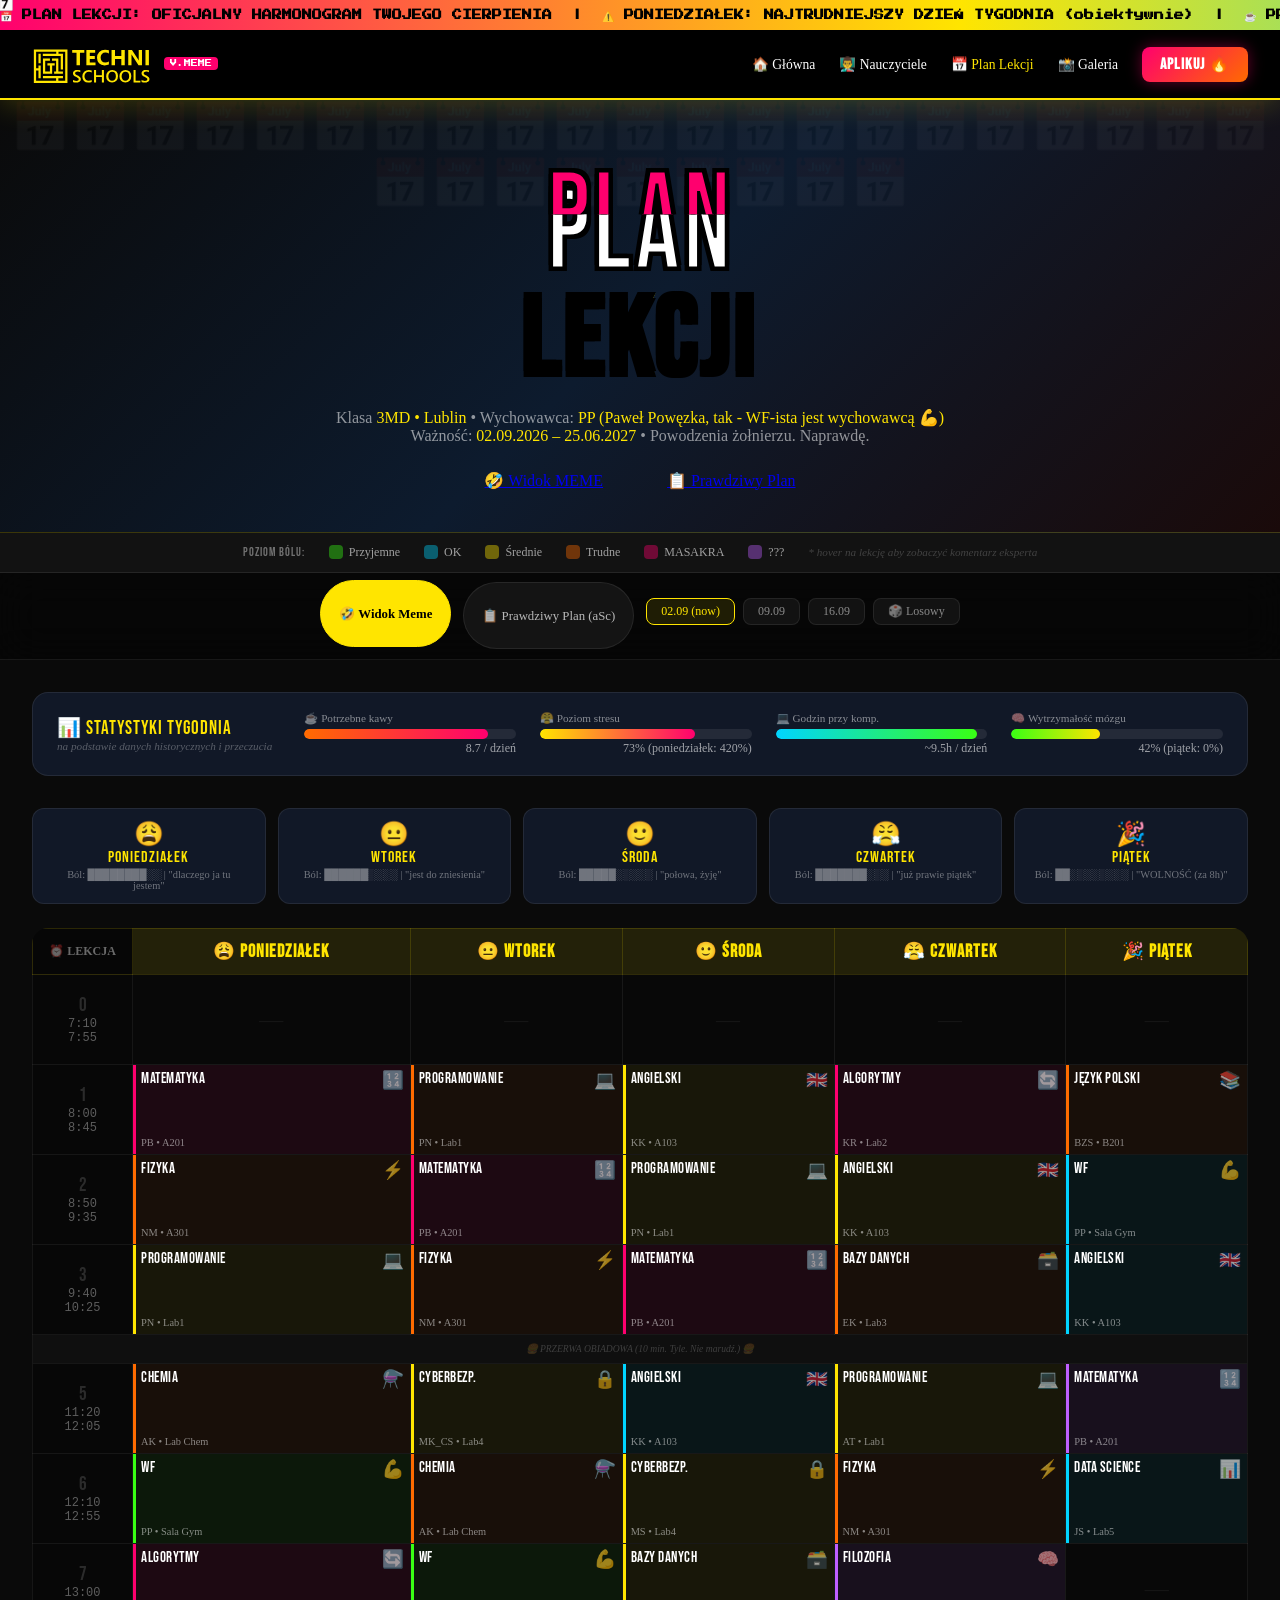
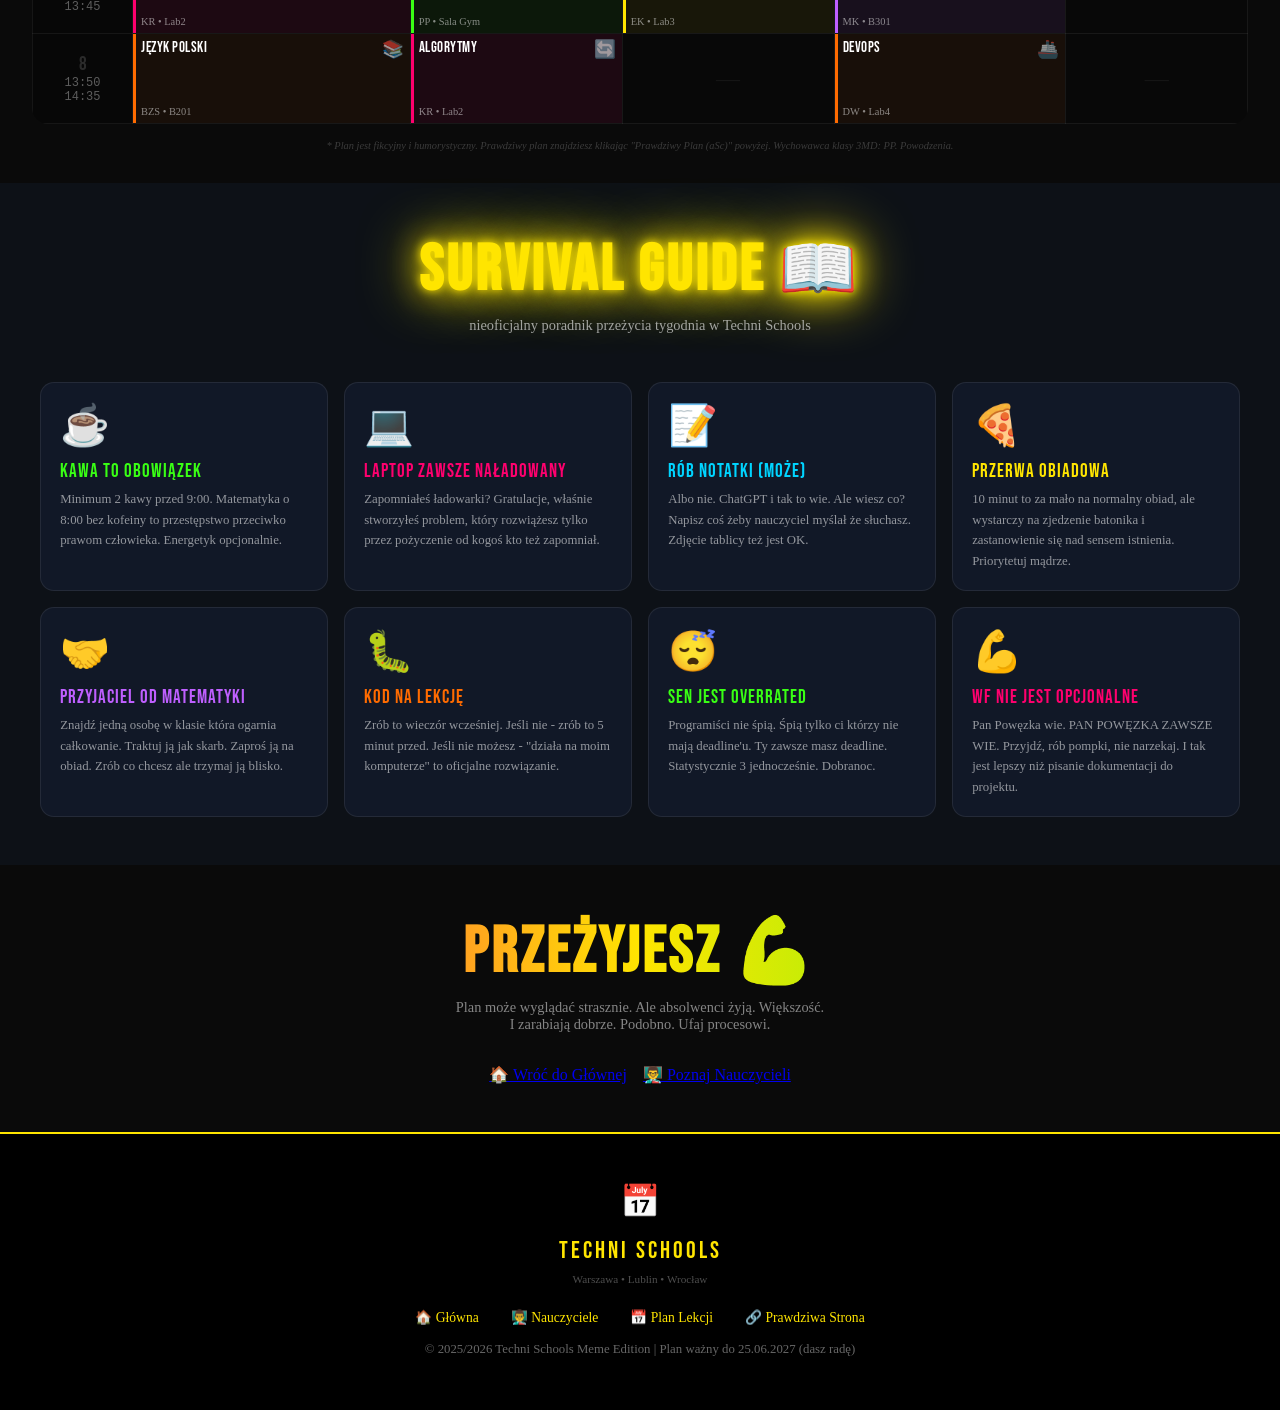
==== schedule.html @ 3447b75b "feat: shop + schedule" ====
<!DOCTYPE html>
<html lang="pl">
<head>
  <meta charset="UTF-8">
  <meta name="viewport" content="width=device-width, initial-scale=1.0">
  <title>Plan Lekcji 💀 | Techni Schools Meme Edition</title>
  <meta name="description" content="Plan lekcji Techni Schools - tygodniowy harmonogram bólu. Klasa 3MD Lublin. Przeżyjesz. Może.">
  <link rel="stylesheet" href="meme.css">
  <style>
    /* ===== HERO ===== */
    .sched-hero {
      background: linear-gradient(135deg, #0a0a0a, #0d1b2e, #1a0a0a);
      padding: 5rem 2rem 2rem;
      text-align: center;
      position: relative;
      overflow: hidden;
      border-bottom: 1px solid rgba(255,229,0,0.2);
    }
    .sched-hero::before {
      content: '📅📅📅📅📅📅📅📅📅📅📅📅📅📅📅📅📅📅📅📅📅📅📅📅📅📅📅📅📅📅';
      position: absolute; inset: 0;
      font-size: 3rem; opacity: 0.03;
      word-break: break-all; overflow: hidden;
      pointer-events: none; user-select: none;
    }
    .hero-title-plan {
      font-size: clamp(3rem, 10vw, 7rem);
      line-height: 0.9;
      position: relative; z-index: 1;
    }
    .hero-subtitle-plan {
      color: rgba(255,255,255,0.55);
      font-size: 1rem;
      margin: 1rem 0 0.5rem;
      position: relative; z-index: 1;
    }
    .hero-subtitle-plan em { color: var(--yellow); font-style: normal; }

    /* ===== LEGEND BAR ===== */
    .legend-bar {
      background: rgba(255,255,255,0.03);
      border-bottom: 1px solid var(--border);
      padding: 0.75rem 2rem;
      display: flex;
      gap: 1.5rem;
      justify-content: center;
      flex-wrap: wrap;
      align-items: center;
    }
    .legend-item {
      display: flex; align-items: center; gap: 6px;
      font-size: 0.75rem; color: rgba(255,255,255,0.6);
    }
    .legend-dot {
      width: 14px; height: 14px;
      border-radius: 4px; flex-shrink: 0;
    }

    /* ===== MODE SELECTOR ===== */
    .mode-bar {
      background: rgba(0,0,0,0.4);
      border-bottom: 1px solid var(--border);
      padding: 0.6rem 2rem;
      display: flex; gap: 0.75rem;
      justify-content: center; flex-wrap: wrap;
      position: sticky; top: 98px; z-index: 50;
      backdrop-filter: blur(20px);
    }
    .mode-btn {
      background: rgba(255,255,255,0.06);
      border: 1px solid var(--border);
      color: rgba(255,255,255,0.7);
      padding: 7px 18px; border-radius: 100px;
      font-family: 'Comic Sans MS', cursive;
      font-size: 0.8rem; cursor: pointer;
      transition: all 0.3s;
    }
    .mode-btn.active, .mode-btn:hover {
      background: var(--yellow); color: #000;
      border-color: var(--yellow); font-weight: bold;
      transform: translateY(-2px);
    }

    /* ===== MAIN SCHEDULE SECTION ===== */
    .schedule-section { padding: 2rem; }
    .schedule-wrap { max-width: 1400px; margin: 0 auto; }

    /* ===== PANIC METER ===== */
    .panic-wrap {
      background: var(--card);
      border: 1px solid var(--border);
      border-radius: 16px;
      padding: 1.2rem 1.5rem;
      margin-bottom: 2rem;
      display: flex; gap: 2rem; flex-wrap: wrap;
      align-items: center; justify-content: space-between;
    }
    .panic-title {
      font-family: 'Bebas Neue', Impact, cursive;
      font-size: 1.2rem; letter-spacing: 1px;
      color: var(--yellow);
    }
    .panic-meters { display: flex; gap: 1.5rem; flex-wrap: wrap; flex: 1; }
    .panic-meter { flex: 1; min-width: 150px; }
    .panic-label { font-size: 0.7rem; color: rgba(255,255,255,0.5); margin-bottom: 4px; }
    .panic-bar-wrap {
      background: rgba(255,255,255,0.08);
      border-radius: 100px; height: 10px; overflow: hidden;
    }
    .panic-fill {
      height: 100%; border-radius: 100px;
      animation: fillBar 2s ease-out forwards;
    }
    .panic-val { font-size: 0.75rem; color: rgba(255,255,255,0.6); margin-top: 2px; text-align: right; }

    /* ===== TIMETABLE ===== */
    #timetable-view { overflow-x: auto; }
    .timetable {
      width: 100%; border-collapse: collapse;
      min-width: 800px;
      border-radius: 16px; overflow: hidden;
    }
    .timetable th {
      background: rgba(255,229,0,0.1);
      border: 1px solid rgba(255,229,0,0.15);
      padding: 0.75rem 0.5rem;
      font-family: 'Bebas Neue', Impact, cursive;
      font-size: 1.1rem; letter-spacing: 1px;
      color: var(--yellow); text-align: center;
    }
    .timetable th.time-col {
      background: rgba(0,0,0,0.4);
      color: rgba(255,255,255,0.4);
      font-size: 0.75rem; letter-spacing: 0;
      font-family: 'Comic Sans MS', cursive;
      width: 100px;
    }
    .timetable td {
      border: 1px solid rgba(255,255,255,0.06);
      padding: 0; vertical-align: top;
      position: relative; height: 90px;
    }
    .timetable td.empty-cell {
      background: rgba(0,0,0,0.2);
    }
    .timetable td.time-td {
      background: rgba(0,0,0,0.3);
      text-align: center; vertical-align: middle;
      border: 1px solid rgba(255,255,255,0.05);
    }
    .time-label { font-size: 0.75rem; color: rgba(255,255,255,0.35); font-family: monospace; }
    .lesson-num { font-family: 'Bebas Neue',cursive; font-size: 1.2rem; color: rgba(255,255,255,0.15); }

    /* ===== LESSON CELL ===== */
    .lesson {
      width: 100%; height: 100%;
      padding: 6px 8px;
      display: flex; flex-direction: column;
      justify-content: space-between;
      cursor: pointer;
      position: relative; overflow: hidden;
      transition: all 0.3s;
    }
    .lesson::before {
      content: '';
      position: absolute; top: 0; left: 0;
      width: 3px; height: 100%;
      background: var(--lcolor, var(--yellow));
    }
    .lesson:hover { filter: brightness(1.3); transform: scale(1.02); z-index: 10; }
    .lesson-name {
      font-family: 'Bebas Neue', Impact, cursive;
      font-size: 0.95rem; letter-spacing: 0.5px;
      color: white; line-height: 1.1;
    }
    .lesson-teacher {
      font-size: 0.65rem; color: rgba(255,255,255,0.5);
      font-family: 'Comic Sans MS', cursive;
    }
    .lesson-meme {
      font-size: 0.6rem; color: var(--lcolor, var(--yellow));
      font-style: italic; line-height: 1.2;
      opacity: 0;
      transition: opacity 0.2s;
      position: absolute; bottom: 6px; left: 8px; right: 8px;
    }
    .lesson:hover .lesson-meme { opacity: 1; }
    .lesson-emoji {
      position: absolute; top: 5px; right: 6px;
      font-size: 1.1rem; opacity: 0.6;
    }
    /* Pain level backgrounds */
    .pain-0 { background: rgba(57,255,20,0.06); --lcolor: #39FF14; }
    .pain-1 { background: rgba(0,212,255,0.06); --lcolor: #00D4FF; }
    .pain-2 { background: rgba(255,229,0,0.06); --lcolor: #FFE500; }
    .pain-3 { background: rgba(255,107,0,0.06); --lcolor: #FF6B00; }
    .pain-4 { background: rgba(255,0,110,0.08); --lcolor: #FF006E; }
    .pain-5 { background: rgba(191,95,255,0.08); --lcolor: #BF5FFF; }

    /* ===== BREAK ROW ===== */
    .break-row td {
      background: rgba(255,255,255,0.02);
      height: 28px;
      border-top: 1px dashed rgba(255,255,255,0.06);
      border-bottom: 1px dashed rgba(255,255,255,0.06);
    }
    .break-label {
      font-size: 0.6rem; color: rgba(255,255,255,0.2);
      font-style: italic; text-align: center;
      padding: 0 8px; line-height: 28px;
    }

    /* ===== IFRAME VIEW ===== */
    #iframe-view { display: none; }
    .iframe-wrap {
      border: 2px solid var(--yellow);
      border-radius: 16px; overflow: hidden;
      position: relative;
    }
    .iframe-badge {
      position: absolute; top: 10px; left: 10px; z-index: 5;
      background: rgba(0,0,0,0.8);
      border: 1px solid var(--yellow);
      color: var(--yellow);
      font-family: 'Bebas Neue', cursive;
      font-size: 0.9rem; letter-spacing: 1px;
      padding: 4px 12px; border-radius: 6px;
    }
    .iframe-wrap iframe {
      width: 100%; height: 700px; border: none;
      background: white;
    }

    /* ===== SURVIVAL GUIDE ===== */
    .survival-section { background: #0d1117; padding: 3rem 2rem; }
    .survival-grid {
      display: grid;
      grid-template-columns: repeat(auto-fit, minmax(240px, 1fr));
      gap: 1rem; max-width: 1200px; margin: 0 auto;
    }
    .survival-card {
      background: var(--card);
      border: 1px solid var(--border);
      border-radius: 14px; padding: 1.2rem;
      transition: all 0.3s;
    }
    .survival-card:hover {
      border-color: var(--sc, var(--yellow));
      transform: translateY(-4px);
      box-shadow: 0 10px 30px rgba(0,0,0,0.4);
    }
    .survival-icon { font-size: 2.5rem; display: block; margin-bottom: 0.7rem; }
    .survival-title {
      font-family: 'Bebas Neue', cursive;
      font-size: 1.2rem; letter-spacing: 1px;
      color: var(--sc, var(--yellow)); margin-bottom: 0.4rem;
    }
    .survival-text { font-size: 0.8rem; color: rgba(255,255,255,0.55); line-height: 1.6; }

    /* ===== DAY STAT BADGES ===== */
    .day-badges {
      display: flex; gap: 0.75rem; flex-wrap: wrap;
      max-width: 1400px; margin: 0 auto 1.5rem;
    }
    .day-badge {
      background: var(--card); border: 1px solid var(--border);
      border-radius: 12px; padding: 0.7rem 1.2rem;
      flex: 1; min-width: 130px; text-align: center;
      transition: all 0.3s;
    }
    .day-badge:hover { border-color: var(--yellow); transform: translateY(-3px); }
    .day-badge-name {
      font-family: 'Bebas Neue', cursive; font-size: 1rem;
      letter-spacing: 1px; color: var(--yellow);
    }
    .day-badge-pain { font-size: 0.65rem; color: rgba(255,255,255,0.4); margin-top: 2px; }
    .day-badge-emoji { font-size: 1.5rem; }

    /* ===== WEEK SELECTOR ===== */
    .week-selector {
      display: flex; gap: 0.5rem; justify-content: center;
      flex-wrap: wrap; margin: 1rem 0 1.5rem;
    }
    .week-btn {
      background: rgba(255,255,255,0.05);
      border: 1px solid var(--border);
      color: rgba(255,255,255,0.5);
      padding: 5px 14px; border-radius: 8px;
      font-family: 'Comic Sans MS', cursive;
      font-size: 0.75rem; cursor: pointer;
      transition: all 0.2s;
    }
    .week-btn.active {
      background: rgba(255,229,0,0.1);
      border-color: var(--yellow); color: var(--yellow);
    }
    .week-btn:hover { border-color: var(--yellow); color: var(--yellow); }

    /* ===== TOOLTIP ===== */
    .lesson-tooltip {
      position: fixed;
      background: rgba(0,0,0,0.95);
      border: 1px solid var(--yellow);
      border-radius: 12px;
      padding: 1rem 1.2rem;
      max-width: 280px;
      z-index: 9999;
      pointer-events: none;
      opacity: 0;
      transition: opacity 0.2s;
      font-size: 0.82rem;
    }
    .lesson-tooltip.show { opacity: 1; }
    .tooltip-name {
      font-family: 'Bebas Neue', cursive;
      font-size: 1.2rem; color: var(--yellow);
      letter-spacing: 1px;
    }
    .tooltip-body { color: rgba(255,255,255,0.7); margin-top: 0.4rem; line-height: 1.5; }
    .tooltip-meme { color: var(--pink); font-style: italic; margin-top: 0.4rem; font-size: 0.75rem; }

    @media (max-width: 768px) {
      .panic-meters { flex-direction: column; }
      .day-badges { flex-direction: column; }
    }
  </style>
</head>
<body>

<!-- CURSOR -->
<div class="custom-cursor" id="cursor">📅</div>

<!-- TOOLTIP -->
<div class="lesson-tooltip" id="tooltip">
  <div class="tooltip-name" id="tt-name"></div>
  <div class="tooltip-body" id="tt-body"></div>
  <div class="tooltip-meme" id="tt-meme"></div>
</div>

<!-- TICKER -->
<div class="ticker-wrap">
  <div class="ticker-content">
    📅 PLAN LEKCJI: OFICJALNY HARMONOGRAM TWOJEGO CIERPIENIA &nbsp;|&nbsp;
    ⚠️ PONIEDZIAŁEK: NAJTRUDNIEJSZY DZIEŃ TYGODNIA (obiektywnie) &nbsp;|&nbsp;
    ☕ PRZERWA OBIADOWA: 10 MINUT. NIEMOŻLIWE. ALE PRÓBUJ. &nbsp;|&nbsp;
    💀 MATEMATYKA O 8:00: CZEMU. KTO TO ZROBIŁ. &nbsp;|&nbsp;
    🔥 WF PO PROGRAMOWANIU: LOGISTYCZNE ARCYDZIEŁO &nbsp;|&nbsp;
    📚 LEKTURY NA JUTRO: TAK. WSZYSTKIE. &nbsp;|&nbsp;
    🐛 LEKCJA KODOWANIA: DEPLOY NA KONIEC LEKCJI LUB ŚMIERĆ &nbsp;|&nbsp;
    📅 PLAN LEKCJI: OFICJALNY HARMONOGRAM TWOJEGO CIERPIENIA &nbsp;|&nbsp;
    ⚠️ PONIEDZIAŁEK: NAJTRUDNIEJSZY DZIEŃ TYGODNIA (obiektywnie) &nbsp;|&nbsp;
  </div>
</div>

<!-- NAV -->
<nav class="meme-nav">
  <a href="../index.html" class="nav-logo">
    <svg data-name="ts_logo" xmlns="http://www.w3.org/2000/svg" viewBox="0 0 857.03 304.17">
      <path d="M13.14 46v239h240V46Zm224 223h-49v-17h33v-16H78v16h94.14v17h-143v-73h17v56h16v-91h-16v19h-17V62h144v15h-96v16h128v96h16V77h-32V62h48Z"></path>
      <path d="M162 145v16h-18.14v59H78.14V110H128v16H94.14v78h33.72v-43H110v-16h52z"></path>
      <path d="M221 204v16h-63v-16h14.14v-78h-29.26v-16H188v12h.14v82H221zM46.14 77h16v68h-16zM373.64 69.34h-31.08v89h-24.62v-89H287v-20h86.63ZM453.66 158.33h-65.35v-109h62.85v20h-38.3v24.25h35.64v19.91h-35.64v24.93h40.8ZM549.26 154.46q-11.93 5.78-31.15 5.77-25.08 0-39.44-14.74T464.3 106.2q0-26.15 16.15-42.41t41.91-16.26q16 0 26.9 4v23.66a47.7 47.7 0 0 0-24.92-6.53q-15.36 0-24.78 9.65t-9.42 26.14q0 15.81 8.89 25.19T523 139a51 51 0 0 0 26.29-7ZM662.57 158.33H638V114h-45.19v44.38h-24.55v-109h24.55v43.44H638V49.36h24.62ZM785.53 158.33h-24.78l-44.91-68.47a99.83 99.83 0 0 1-5.47-9h-.3q.6 5.78.61 17.63v59.88H687.5v-109h26.44l43.24 66.34q3 4.48 5.47 8.89h.35a115.42 115.42 0 0 1-.61-15V49.36h23.18ZM835 158.33h-24.55v-109H835ZM292.63 277.93v-15a23.43 23.43 0 0 0 4.81 3.32 38 38 0 0 0 5.92 2.48 46.18 46.18 0 0 0 6.26 1.56 33.09 33.09 0 0 0 5.76.56q9.21 0 13.71-3.07a10.09 10.09 0 0 0 4.51-8.89 9.7 9.7 0 0 0-1.5-5.43 15.7 15.7 0 0 0-4.21-4.2 43.51 43.51 0 0 0-6.34-3.65c-2.44-1.17-5-2.39-7.82-3.65q-4.49-2.4-8.35-4.85a35.52 35.52 0 0 1-6.71-5.43 22.66 22.66 0 0 1-4.48-6.71 22 22 0 0 1-1.62-8.77 20.28 20.28 0 0 1 2.79-10.77 23.54 23.54 0 0 1 7.36-7.54 33.51 33.51 0 0 1 10.39-4.42A49.44 49.44 0 0 1 325 192q13.8 0 20.12 3.13v14.41q-7.49-5.4-19.26-5.4a34.42 34.42 0 0 0-6.47.62 19.3 19.3 0 0 0-5.77 2 12.64 12.64 0 0 0-4.14 3.62 8.89 8.89 0 0 0-1.59 5.34 10.07 10.07 0 0 0 1.23 5.09 13 13 0 0 0 3.58 3.92 37.06 37.06 0 0 0 5.77 3.47q3.4 1.68 7.88 3.65 4.61 2.38 8.68 5a41.44 41.44 0 0 1 7.18 5.82 25.58 25.58 0 0 1 4.9 7.09 20.75 20.75 0 0 1 1.81 8.86 20.81 20.81 0 0 1-10 18.77 32.54 32.54 0 0 1-10.52 4.17 59.28 59.28 0 0 1-12.58 1.29 52.3 52.3 0 0 1-5.43-.34q-3.21-.33-6.59-1a62 62 0 0 1-6.38-1.56 20.22 20.22 0 0 1-4.79-2.02ZM426.4 277.75q-9.94 5.14-24.72 5.15-19.14 0-30.67-12.08t-11.53-31.71q0-21.11 13-34.11t32.79-13q12.75 0 21.16 3.62v14.47a37.82 37.82 0 0 0-19.63-5.27q-14.29 0-23.15 9.14t-8.87 24.41q0 14.53 8.28 23.15t21.78 8.62q12.45 0 21.59-5.89ZM513.74 281.43h-14.66v-38.15h-41.4v38.15h-14.6v-88h14.6v37h41.4v-37h14.66ZM571.7 282.9q-19 0-30.45-12.33t-11.44-32.08q0-21.23 11.65-33.85T573.11 192q18.52 0 29.84 12.27t11.32 32.08q0 21.53-11.59 34T571.7 282.9Zm.68-78.08a24.44 24.44 0 0 0-19.66 9q-7.58 9-7.58 23.73t7.36 23.62a23.74 23.74 0 0 0 19.26 8.95q12.65 0 19.94-8.52t7.3-23.86q0-15.76-7.09-24.35t-19.53-8.57ZM666.65 282.9q-19 0-30.45-12.33t-11.44-32.08q0-21.23 11.65-33.85T668.06 192q18.53 0 29.84 12.27t11.31 32.08q0 21.53-11.59 34t-30.97 12.55Zm.67-78.08a24.46 24.46 0 0 0-19.66 9q-7.57 9-7.57 23.73t7.36 23.62a23.74 23.74 0 0 0 19.26 8.95q12.63 0 19.93-8.52t7.3-23.86q0-15.76-7.08-24.35t-19.54-8.57ZM774.05 281.43h-48.7v-88h14.59v75.67h34.11ZM782.69 277.93v-15a23.51 23.51 0 0 0 4.82 3.32 37.63 37.63 0 0 0 5.92 2.48 46 46 0 0 0 6.25 1.56 33.29 33.29 0 0 0 5.77.56q9.19 0 13.71-3.07a10.11 10.11 0 0 0 4.51-8.89 9.71 9.71 0 0 0-1.51-5.43 15.51 15.51 0 0 0-4.2-4.2 43.13 43.13 0 0 0-6.35-3.65q-3.65-1.76-7.82-3.65-4.47-2.4-8.34-4.85a35.52 35.52 0 0 1-6.71-5.43 22.47 22.47 0 0 1-4.48-6.71 21.79 21.79 0 0 1-1.63-8.77 20.28 20.28 0 0 1 2.79-10.77 23.65 23.65 0 0 1 7.36-7.54 33.67 33.67 0 0 1 10.4-4.42 49.38 49.38 0 0 1 11.9-1.44q13.8 0 20.12 3.13v14.41q-7.49-5.4-19.26-5.4a34.34 34.34 0 0 0-6.47.62 19.3 19.3 0 0 0-5.77 2 12.44 12.44 0 0 0-4.14 3.62 8.89 8.89 0 0 0-1.59 5.34 10.17 10.17 0 0 0 1.22 5.09 13.15 13.15 0 0 0 3.59 3.92 36.59 36.59 0 0 0 5.77 3.47c2.27 1.12 4.89 2.34 7.88 3.65q4.61 2.38 8.68 5a41 41 0 0 1 7.17 5.82 25.62 25.62 0 0 1 4.91 7.09 20.75 20.75 0 0 1 1.81 8.86 20.79 20.79 0 0 1-10 18.77 32.36 32.36 0 0 1-10.52 4.17 59.12 59.12 0 0 1-12.57 1.29 52.3 52.3 0 0 1-5.43-.34q-3.21-.33-6.59-1a61.4 61.4 0 0 1-6.38-1.56 20.5 20.5 0 0 1-4.82-2.05Z"></path>
    </svg>
    <span class="nav-logo-badge">V.MEME</span>
  </a>
  <ul class="nav-links">
    <li><a href="index.html">🏠 Główna</a></li>
    <li><a href="teachers.html">👨‍🏫 Nauczyciele</a></li>
    <li><a href="schedule.html" class="active">📅 Plan Lekcji</a></li>
    <li><a href="index.html#gallery">📸 Galeria</a></li>
    <li><a href="index.html#hero" class="nav-cta">APLIKUJ 🔥</a></li>
  </ul>
</nav>

<!-- HERO -->
<div class="sched-hero">
  <div class="hero-title-plan">
    <span class="impact-outlined glitch" data-text="PLAN">PLAN</span><br>
    <span class="impact-outlined rainbow">LEKCJI</span>
  </div>
  <p class="hero-subtitle-plan">
    Klasa <em>3MD • Lublin</em> • Wychowawca: <em>PP (Paweł Powęzka, tak - WF-ista jest wychowawcą 💪)</em><br>
    Ważność: <em>02.09.2026 – 25.06.2027</em> • Powodzenia żołnierzu. Naprawdę.
  </p>
  <div style="display:flex;gap:1rem;justify-content:center;flex-wrap:wrap;margin-top:1rem;position:relative;z-index:1;">
    <a href="#" onclick="switchMode('meme');return false;" class="btn-meme btn-primary" style="font-size:1rem;padding:10px 24px;">🤣 Widok MEME</a>
    <a href="#" onclick="switchMode('real');return false;" class="btn-meme btn-secondary" style="font-size:1rem;padding:10px 24px;">📋 Prawdziwy Plan</a>
  </div>
</div>

<!-- LEGEND -->
<div class="legend-bar">
  <span style="font-size:0.75rem;color:rgba(255,255,255,0.4);font-family:'Bebas Neue',cursive;letter-spacing:1px;">POZIOM BÓLU:</span>
  <div class="legend-item"><div class="legend-dot" style="background:rgba(57,255,20,0.4)"></div>Przyjemne</div>
  <div class="legend-item"><div class="legend-dot" style="background:rgba(0,212,255,0.4)"></div>OK</div>
  <div class="legend-item"><div class="legend-dot" style="background:rgba(255,229,0,0.4)"></div>Średnie</div>
  <div class="legend-item"><div class="legend-dot" style="background:rgba(255,107,0,0.4)"></div>Trudne</div>
  <div class="legend-item"><div class="legend-dot" style="background:rgba(255,0,110,0.4)"></div>MASAKRA</div>
  <div class="legend-item"><div class="legend-dot" style="background:rgba(191,95,255,0.4)"></div>???</div>
  <span style="font-size:0.7rem;color:rgba(255,255,255,0.2);font-style:italic;">* hover na lekcję aby zobaczyć komentarz eksperta</span>
</div>

<!-- MODE BAR -->
<div class="mode-bar">
  <button class="mode-btn active" onclick="switchMode('meme');this.closest('.mode-bar').querySelectorAll('.mode-btn').forEach(b=>b.classList.remove('active'));this.classList.add('active')">🤣 Widok Meme</button>
  <button class="mode-btn" onclick="switchMode('real');this.closest('.mode-bar').querySelectorAll('.mode-btn').forEach(b=>b.classList.remove('active'));this.classList.add('active')">📋 Prawdziwy Plan (aSc)</button>
  <div class="week-selector">
    <button class="week-btn active" onclick="setWeek(this,'02.09')">02.09 (now)</button>
    <button class="week-btn" onclick="setWeek(this,'09.09')">09.09</button>
    <button class="week-btn" onclick="setWeek(this,'16.09')">16.09</button>
    <button class="week-btn" onclick="setWeek(this,'losowy')">🎲 Losowy</button>
  </div>
</div>

<!-- SCHEDULE SECTION -->
<section class="schedule-section">
  <div class="schedule-wrap">

    <!-- PANIC METERS -->
    <div class="panic-wrap">
      <div>
        <div class="panic-title">📊 STATYSTYKI TYGODNIA</div>
        <div style="font-size:0.7rem;color:rgba(255,255,255,0.3);font-style:italic;">na podstawie danych historycznych i przeczucia</div>
      </div>
      <div class="panic-meters">
        <div class="panic-meter">
          <div class="panic-label">☕ Potrzebne kawy</div>
          <div class="panic-bar-wrap"><div class="panic-fill" style="width:87%;background:linear-gradient(90deg,#FF6B00,#FF006E)"></div></div>
          <div class="panic-val">8.7 / dzień</div>
        </div>
        <div class="panic-meter">
          <div class="panic-label">😤 Poziom stresu</div>
          <div class="panic-bar-wrap"><div class="panic-fill" style="width:73%;background:linear-gradient(90deg,#FFE500,#FF006E)"></div></div>
          <div class="panic-val">73% (poniedziałek: 420%)</div>
        </div>
        <div class="panic-meter">
          <div class="panic-label">💻 Godzin przy komp.</div>
          <div class="panic-bar-wrap"><div class="panic-fill" style="width:95%;background:linear-gradient(90deg,#00D4FF,#39FF14)"></div></div>
          <div class="panic-val">~9.5h / dzień</div>
        </div>
        <div class="panic-meter">
          <div class="panic-label">🧠 Wytrzymałość mózgu</div>
          <div class="panic-bar-wrap"><div class="panic-fill" style="width:42%;background:linear-gradient(90deg,#39FF14,#FFE500)"></div></div>
          <div class="panic-val">42% (piątek: 0%)</div>
        </div>
      </div>
    </div>

    <!-- DAY SUMMARY BADGES -->
    <div class="day-badges">
      <div class="day-badge"><div class="day-badge-emoji">😩</div><div class="day-badge-name">PONIEDZIAŁEK</div><div class="day-badge-pain">Ból: ████████░░ | "dlaczego ja tu jestem"</div></div>
      <div class="day-badge"><div class="day-badge-emoji">😐</div><div class="day-badge-name">WTOREK</div><div class="day-badge-pain">Ból: ██████░░░░ | "jest do zniesienia"</div></div>
      <div class="day-badge"><div class="day-badge-emoji">🙂</div><div class="day-badge-name">ŚRODA</div><div class="day-badge-pain">Ból: █████░░░░░ | "połowa, żyję"</div></div>
      <div class="day-badge"><div class="day-badge-emoji">😤</div><div class="day-badge-name">CZWARTEK</div><div class="day-badge-pain">Ból: ███████░░░ | "już prawie piątek"</div></div>
      <div class="day-badge"><div class="day-badge-emoji">🎉</div><div class="day-badge-name">PIĄTEK</div><div class="day-badge-pain">Ból: ██░░░░░░░░ | "WOLNOŚĆ (za 8h)"</div></div>
    </div>

    <!-- MEME TIMETABLE VIEW -->
    <div id="timetable-view">
      <div style="overflow-x:auto;">
        <table class="timetable" id="mainTable">
          <thead>
            <tr>
              <th class="time-col">⏰ LEKCJA</th>
              <th>😩 PONIEDZIAŁEK</th>
              <th>😐 WTOREK</th>
              <th>🙂 ŚRODA</th>
              <th>😤 CZWARTEK</th>
              <th>🎉 PIĄTEK</th>
            </tr>
          </thead>
          <tbody id="tableBody"></tbody>
        </table>
      </div>
      <p style="text-align:center;font-size:0.65rem;color:rgba(255,255,255,0.2);margin-top:1rem;font-style:italic;">
        * Plan jest fikcyjny i humorystyczny. Prawdziwy plan znajdziesz klikając "Prawdziwy Plan (aSc)" powyżej.
        Wychowawca klasy 3MD: PP. Powodzenia.
      </p>
    </div>

    <!-- IFRAME VIEW -->
    <div id="iframe-view">
      <div style="text-align:center;margin-bottom:1rem;">
        <p style="color:rgba(255,255,255,0.5);font-size:0.85rem;">🔄 Ładowanie prawdziwego planu z systemu aSc EduPage...<br>
        <span style="font-size:0.7rem;color:rgba(255,255,255,0.3);">Jeśli nie załaduje - <a href="./plan/Plan lekcji _ Niepubliczne Technikum Programistyczne Techni Schools w Lublinie, Lublin, ul. Narutowicza 55 B.html" target="_blank" style="color:var(--yellow)">otwórz w nowej karcie 🔗</a></span>
        </p>
      </div>
      <div class="iframe-wrap">
        <div class="iframe-badge">📋 PRAWDZIWY PLAN LEKCJI</div>
        <iframe id="planIframe" title="Plan lekcji Techni Schools Lublin" loading="lazy"></iframe>
      </div>
      <div style="text-align:center;margin-top:1rem;">
        <a href="./plan/Plan lekcji _ Niepubliczne Technikum Programistyczne Techni Schools w Lublinie, Lublin, ul. Narutowicza 55 B.html" target="_blank" class="btn-meme btn-secondary" style="display:inline-block;font-size:0.9rem;padding:10px 24px;">
          🔗 Otwórz Plan w Nowej Karcie
        </a>
      </div>
    </div>

  </div>
</section>

<!-- SURVIVAL GUIDE -->
<section class="survival-section">
  <div class="container">
    <h2 class="section-title glow-yellow">SURVIVAL GUIDE 📖</h2>
    <p class="section-subtitle">nieoficjalny poradnik przeżycia tygodnia w Techni Schools</p>
    <div class="survival-grid">
      <div class="survival-card" style="--sc:#39FF14">
        <span class="survival-icon">☕</span>
        <div class="survival-title">KAWA TO OBOWIĄZEK</div>
        <div class="survival-text">Minimum 2 kawy przed 9:00. Matematyka o 8:00 bez kofeiny to przestępstwo przeciwko prawom człowieka. Energetyk opcjonalnie.</div>
      </div>
      <div class="survival-card" style="--sc:#FF006E">
        <span class="survival-icon">💻</span>
        <div class="survival-title">LAPTOP ZAWSZE NAŁADOWANY</div>
        <div class="survival-text">Zapomniałeś ładowarki? Gratulacje, właśnie stworzyłeś problem, który rozwiążesz tylko przez pożyczenie od kogoś kto też zapomniał.</div>
      </div>
      <div class="survival-card" style="--sc:#00D4FF">
        <span class="survival-icon">📝</span>
        <div class="survival-title">RÓB NOTATKI (MOŻE)</div>
        <div class="survival-text">Albo nie. ChatGPT i tak to wie. Ale wiesz co? Napisz coś żeby nauczyciel myślał że słuchasz. Zdjęcie tablicy też jest OK.</div>
      </div>
      <div class="survival-card" style="--sc:#FFE500">
        <span class="survival-icon">🍕</span>
        <div class="survival-title">PRZERWA OBIADOWA</div>
        <div class="survival-text">10 minut to za mało na normalny obiad, ale wystarczy na zjedzenie batonika i zastanowienie się nad sensem istnienia. Priorytetuj mądrze.</div>
      </div>
      <div class="survival-card" style="--sc:#BF5FFF">
        <span class="survival-icon">🤝</span>
        <div class="survival-title">PRZYJACIEL OD MATEMATYKI</div>
        <div class="survival-text">Znajdź jedną osobę w klasie która ogarnia całkowanie. Traktuj ją jak skarb. Zaproś ją na obiad. Zrób co chcesz ale trzymaj ją blisko.</div>
      </div>
      <div class="survival-card" style="--sc:#FF6B00">
        <span class="survival-icon">🐛</span>
        <div class="survival-title">KOD NA LEKCJĘ</div>
        <div class="survival-text">Zrób to wieczór wcześniej. Jeśli nie - zrób to 5 minut przed. Jeśli nie możesz - "działa na moim komputerze" to oficjalne rozwiązanie.</div>
      </div>
      <div class="survival-card" style="--sc:#39FF14">
        <span class="survival-icon">😴</span>
        <div class="survival-title">SEN JEST OVERRATED</div>
        <div class="survival-text">Programiści nie śpią. Śpią tylko ci którzy nie mają deadline'u. Ty zawsze masz deadline. Statystycznie 3 jednocześnie. Dobranoc.</div>
      </div>
      <div class="survival-card" style="--sc:#FF006E">
        <span class="survival-icon">💪</span>
        <div class="survival-title">WF NIE JEST OPCJONALNE</div>
        <div class="survival-text">Pan Powęzka wie. PAN POWĘZKA ZAWSZE WIE. Przyjdź, rób pompki, nie narzekaj. I tak jest lepszy niż pisanie dokumentacji do projektu.</div>
      </div>
    </div>
  </div>
</section>

<!-- CTA -->
<section style="background:var(--dark);padding:3rem 2rem;text-align:center;">
  <h2 class="section-title rainbow">PRZEŻYJESZ 💪</h2>
  <p style="color:rgba(255,255,255,0.5);margin-bottom:2rem;font-size:0.9rem;">Plan może wyglądać strasznie. Ale absolwenci żyją. Większość.<br>I zarabiają dobrze. Podobno. Ufaj procesowi.</p>
  <div style="display:flex;gap:1rem;justify-content:center;flex-wrap:wrap;">
    <a href="index.html" class="btn-meme btn-primary" style="display:inline-block;">🏠 Wróć do Głównej</a>
    <a href="teachers.html" class="btn-meme btn-secondary" style="display:inline-block;">👨‍🏫 Poznaj Nauczycieli</a>
  </div>
</section>

<!-- FOOTER -->
<footer class="meme-footer">
  <div style="font-size:2rem;margin-bottom:1rem;">📅</div>
  <div style="font-family:'Bebas Neue',cursive;font-size:1.5rem;color:var(--yellow);letter-spacing:3px;">TECHNI SCHOOLS</div>
  <div style="font-size:0.7rem;color:rgba(255,255,255,0.3);margin:0.5rem 0 1.5rem;">Warszawa • Lublin • Wrocław</div>
  <div class="footer-links">
    <a href="index.html">🏠 Główna</a>
    <a href="teachers.html">👨‍🏫 Nauczyciele</a>
    <a href="schedule.html">📅 Plan Lekcji</a>
    <a href="https://technischools.com" target="_blank">🔗 Prawdziwa Strona</a>
  </div>
  <p>© 2025/2026 Techni Schools Meme Edition | Plan ważny do 25.06.2027 (dasz radę)</p>
</footer>

<!-- MEME POPUP -->
<div class="meme-popup" id="memePopup">
  <button class="popup-close" onclick="document.getElementById('memePopup').classList.remove('visible')">✕</button>
  <div style="font-size:1.5rem;margin-bottom:0.5rem;" id="popupEmoji">⏰</div>
  <div style="font-family:'Bebas Neue',cursive;font-size:1.1rem;color:var(--yellow);margin-bottom:0.3rem;" id="popupTitle">PRZYPOMNIENIE!</div>
  <div style="font-size:0.8rem;color:rgba(255,255,255,0.7);" id="popupText">Jutro masz matematykę o 8:00. Nie zapomnij kawy.</div>
</div>

<script>
// ===== TIMETABLE DATA =====
// pain: 0=relax, 1=ok, 2=medium, 3=hard, 4=brutal, 5=unknown
const HOURS = [
  { num: '0', time: '7:10\n7:55' },
  { num: '1', time: '8:00\n8:45' },
  { num: '2', time: '8:50\n9:35' },
  { num: '3', time: '9:40\n10:25' },
  { num: '4', time: '10:30\n11:15' },
  { num: '5', time: '11:20\n12:05' },
  { num: '6', time: '12:10\n12:55' },
  { num: '7', time: '13:00\n13:45' },
  { num: '8', time: '13:50\n14:35' },
];

// [subject, teacher, room, pain, emoji, meme_tip, full_teacher_name]
const NULL = null;
const SCHED = [
  // Godz 0 (7:10)
  [ NULL, NULL, NULL, NULL, NULL ],
  // Godz 1 (8:00)
  [
    ['Matematyka','PB','A201',4,'🔢','8 rano matematyka. Ktoś to zaplanował. I nie spiął się. Cud.','Piotr Brodzik'],
    ['Programowanie','PN','Lab1',3,'💻','print("dzień dobry") i masz obecność? Nie. Nie masz.','Paweł Nowak'],
    ['Angielski','KK','A103',2,'🇬🇧','Good morning! Your homework was due yesterday fr fr','Karol Piekut'],
    ['Algorytmy','KR','Lab2',4,'🔄','O(n²) o 8 rano to przestępstwo algorytmiczne','Kamil Rolek'],
    ['Język Polski','BZS','B201',3,'📚','Mickiewicz o 8:00. Przeżyjesz. (może)','Beata Zatorska-Słoboda'],
  ],
  // Godz 2 (8:50)
  [
    ['Fizyka','NM','A301',3,'⚡','F=ma. Twoja wola do życia = 0. Oblicz przyspieszenie.','Nauczyciel Fizyki'],
    ['Matematyka','PB','A201',4,'🔢','Znowu. Drugi raz. Dzisiaj. PB po prostu tak ma.','Piotr Brodzik'],
    ['Programowanie','PN','Lab1',2,'💻','Tu już wiesz co robisz (mniej więcej)','Paweł Nowak'],
    ['Angielski','KK','A103',2,'🇬🇧','Vocabulary test. Learn these 50 words. All of them.','Karol Piekut'],
    ['WF','PP','Sala Gym',1,'💪','Jedyna lekcja gdzie nie siedzisz. Doceniaj PP.','Paweł Powęzka'],
  ],
  // Godz 3 (9:40)
  [
    ['Programowanie','PN','Lab1',2,'💻','Teraz już coś działa. Nie wiesz dlaczego. Zostaw.','Paweł Nowak'],
    ['Fizyka','NM','A301',3,'⚡','Grawitacja to nie metafora. To egzamin.','Nauczyciel Fizyki'],
    ['Matematyka','PB','A201',4,'🔢','Środa to "mały poniedziałek" mówią. PB nie zna tego pojęcia.','Piotr Brodzik'],
    ['Bazy Danych','EK','Lab3',3,'🗃️','SELECT * FROM mozg WHERE obudzony = 1 -- empty set','Ewa Kozłowska'],
    ['Angielski','KK','A103',1,'🇬🇧','Ostatnia angielski w tygodniu. Powodzenia z gramatyką.','Karol Piekut'],
  ],
  // Przerwa obiadowa
  [ 'BREAK','BREAK','BREAK','BREAK','BREAK' ],
  // Godz 4 (10:30)
  [
    ['Chemia','AK','Lab Chem',3,'⚗️','NaCl + H₂O = łzy ucznia. Katalizator: brak snu','Agnieszka Kierys'],
    ['Cyberbezp.','MK_CS','Lab4',2,'🔒','Etyczny hacking. Etyczny. Pamiętaj o tym słowie.','Marcin Stefanowicz'],
    ['Angielski','KK','A103',1,'🇬🇧','Pop quiz! Don\'t panic. (Panic a little.)','Karol Piekut'],
    ['Programowanie','AT','Lab1',2,'💻','Aplikacja mobilna. Działa na Androidzie. Na iOS? Płaczesz.','Artur Ciszewski'],
    ['Matematyka','PB','A201',5,'🔢','PIĄTKOWA MATEMATYKA. DLACZEGO. KTO TO ZROBIŁ.','Piotr Brodzik'],
  ],
  // Godz 5 (11:20)
  [
    ['WF','PP','Sala Gym',0,'💪','PP nie przyjmuje usprawiedliwień. PP też nie rozumie "mój kod się nie kompiluje"','Paweł Powęzka'],
    ['Chemia','AK','Lab Chem',3,'⚗️','Eksperyment. Coś wybuchło. To planuję.','Agnieszka Kierys'],
    ['Cyberbezp.','MS','Lab4',2,'🔒','VPN włączony? Dobra. A po co? Też dobra.','Marcin Stefanowicz'],
    ['Fizyka','NM','A301',3,'⚡','Elektromagnetyzm jest wszędzie. Nawet tu. Teraz.','Nauczyciel Fizyki'],
    ['Data Science','JS','Lab5',1,'📊','Python + pandas = miłość. Albo frustracja. Jedno i drugie.','Jakub Sawulski'],
  ],
  // Godz 6 (12:10)
  [
    ['Algorytmy','KR','Lab2',4,'🔄','Sortowanie bąbelkowe to jak nauka języka polskiego: powolne i bolesne','Kamil Rolek'],
    ['WF','PP','Sala Gym',0,'💪','Drugi WF? Pan Powęzka mówi że masz za dużo energii. Nie masz.','Paweł Powęzka'],
    ['Bazy Danych','EK','Lab3',2,'🗃️','JOIN to ból. Ale piękny ból. Jak każda relacja.','Ewa Kozłowska'],
    ['Filozofia','MK','B301',5,'🧠','Czwartkowa filozofia. "Czy program który nie działa istnieje?"','Monika Krzykała'],
    [ NULL ],
  ],
  // Godz 7 (13:00)
  [
    ['Język Polski','BZS','B201',3,'📚','Lektury. Tak. Na jutro. Wszystkie. Serio.','Beata Zatorska-Słoboda'],
    ['Algorytmy','KR','Lab2',4,'🔄','Koniec dnia algorytmy. Złożoność obliczeniowa = twoja złożoność emocjonalna.','Kamil Rolek'],
    [ NULL ],
    ['DevOps','DW','Lab4',3,'🚢','CI/CD pipeline setup. Działa lokalnie. Na serwerze? Heh.','Dariusz Wardecki'],
    [ NULL ],
  ],
  // Godz 8 (13:50)
  [
    [ NULL ],
    ['Systemy Wbudowane','ST','Lab HW',3,'🤖','Arduino i prąd. Nie dotykaj czerwonego kabla. JESZCZE RAZ.','Sebastian Tyda'],
    ['Proj. Oprogramowania','KZ','Lab2',2,'📐','UML diagram który wygląda jak twoje życie: skomplikowany i nieczytelny','Kamil Zieliński'],
    [ NULL ],
    [ NULL ],
  ],
];

// Build table
function buildTable() {
  const tbody = document.getElementById('tableBody');
  tbody.innerHTML = '';
  const days = ['pon','wt','sr','czw','pt'];

  HOURS.forEach((hour, hi) => {
    const row = document.createElement('tr');
    // check if break row
    const rowData = SCHED[hi];
    if (rowData && rowData[0] === 'BREAK') {
      row.classList.add('break-row');
      row.innerHTML = `<td colspan="6"><div class="break-label">🍔 PRZERWA OBIADOWA (10 min. Tyle. Nie marudź.) 🍔</div></td>`;
      tbody.appendChild(row);
      return;
    }

    // Time cell
    const timeTd = document.createElement('td');
    timeTd.className = 'time-td';
    timeTd.innerHTML = `<div class="lesson-num">${hour.num}</div><div class="time-label">${hour.time.replace('\n','<br>')}</div>`;
    row.appendChild(timeTd);

    // Day cells
    for (let d = 0; d < 5; d++) {
      const td = document.createElement('td');
      const lesson = rowData ? rowData[d] : null;
      if (!lesson || lesson === null || (Array.isArray(lesson) && lesson[0] === null)) {
        td.className = 'empty-cell';
        td.innerHTML = '<div style="height:100%;display:flex;align-items:center;justify-content:center;color:rgba(255,255,255,0.06);font-size:1.5rem;">—</div>';
      } else {
        const [subj, teacher, room, pain, emoji, meme, fullTeacher] = lesson;
        td.innerHTML = `
          <div class="lesson pain-${pain}"
            data-subj="${subj}" data-teacher="${fullTeacher || teacher}"
            data-room="${room}" data-meme="${meme}" data-emoji="${emoji}">
            <span class="lesson-emoji">${emoji}</span>
            <div class="lesson-name">${subj}</div>
            <div class="lesson-teacher">${teacher} • ${room}</div>
            <div class="lesson-meme">"${meme}"</div>
          </div>`;
      }
      row.appendChild(td);
    }
    tbody.appendChild(row);
  });

  // Add tooltip events
  const tooltip = document.getElementById('tooltip');
  document.querySelectorAll('.lesson').forEach(el => {
    el.addEventListener('mousemove', e => {
      tooltip.querySelector('#tt-name').textContent = el.dataset.emoji + ' ' + el.dataset.subj;
      tooltip.querySelector('#tt-body').innerHTML =
        `👨‍🏫 <b>${el.dataset.teacher}</b> • 🏫 Sala ${el.dataset.room}`;
      tooltip.querySelector('#tt-meme').textContent = '"' + el.dataset.meme + '"';
      tooltip.style.left = Math.min(e.clientX + 15, window.innerWidth - 300) + 'px';
      tooltip.style.top = Math.min(e.clientY + 15, window.innerHeight - 150) + 'px';
      tooltip.classList.add('show');
    });
    el.addEventListener('mouseleave', () => tooltip.classList.remove('show'));
  });
}
buildTable();

// ===== MODE SWITCH =====
function switchMode(mode) {
  const tv = document.getElementById('timetable-view');
  const iv = document.getElementById('iframe-view');
  document.querySelectorAll('.mode-btn').forEach(b => b.classList.remove('active'));
  if (mode === 'meme') {
    tv.style.display = 'block';
    iv.style.display = 'none';
    document.querySelectorAll('.mode-btn')[0].classList.add('active');
  } else {
    tv.style.display = 'none';
    iv.style.display = 'block';
    document.querySelectorAll('.mode-btn')[1].classList.add('active');
    const iframe = document.getElementById('planIframe');
    if (!iframe.src) {
      // Try to load the plan file
      iframe.src = './plan/Plan\u00a0lekcji _ Niepubliczne Technikum Programistyczne Techni Schools w Lublinie, Lublin, ul. Narutowicza 55 B.html';
    }
  }
}

// ===== WEEK BUTTONS (fake but fun) =====
const weekMessages = {
  '02.09': ['Pierwszy tydzień. Nauczyciele są mili. To nie potrwa.', '🌸'],
  '09.09': ['Drugi tydzień. Pierwszy kartkówka. Powodzenia.', '📝'],
  '16.09': ['Trzeci tydzień. Rutyna wchodzi. Ból normalizuje się.', '😐'],
  'losowy': ['Randomowy tydzień. Równie bolesny jak inne.', '🎲'],
};
function setWeek(btn, week) {
  document.querySelectorAll('.week-btn').forEach(b => b.classList.remove('active'));
  btn.classList.add('active');
  const msg = weekMessages[week] || ['Ten tydzień. Jak zawsze.', '📅'];
  showPopupMsg(msg[1], 'TYDZIEŃ ' + week.toUpperCase(), msg[0]);
}

// ===== POPUPS =====
const popupMsgs = [
  {e:'⏰', t:'JUTRO O 8:00', m:'Matematyka. Kawa obowiązkowa. Piotr Brodzik nie czeka.'},
  {e:'💀', t:'PRZYPOMNIENIE:', m:'Masz project deadline w piątek. Tak. Ten piątek. Nie tamten.'},
  {e:'☕', t:'PRO TIP:', m:'Hover na lekcję aby zobaczyć komentarz eksperta od bólu szkolnego.'},
  {e:'🔒', t:'CYBERBEZP. FACT:', m:'Twoje hasło "haslo123" zostało już złamane 17 razy. Marcin wie.'},
  {e:'💪', t:'PAN POWĘZKA MÓWI:', m:'"50 pompek dzisiaj. Nie pytaj dlaczego. Rób."'},
];
let pi2 = 0;
function showPopupMsg(e, t, m) {
  document.getElementById('popupEmoji').textContent = e;
  document.getElementById('popupTitle').textContent = t;
  document.getElementById('popupText').textContent = m;
  const pop = document.getElementById('memePopup');
  pop.classList.remove('visible'); void pop.offsetWidth;
  pop.classList.add('visible');
  setTimeout(() => pop.classList.remove('visible'), 7000);
}
setTimeout(() => {
  const p = popupMsgs[pi2++ % popupMsgs.length];
  showPopupMsg(p.e, p.t, p.m);
}, 10000);
setInterval(() => {
  const p = popupMsgs[pi2++ % popupMsgs.length];
  showPopupMsg(p.e, p.t, p.m);
}, 40000);

// ===== CURSOR =====
const cursor = document.getElementById('cursor');
const cEmojis = ['📅','⏰','💻','📚','☕','💀','🔥','⚡'];
let cei = 0;
const trailE = ['✨','⭐','💫','🌟'];
document.addEventListener('mousemove', e => {
  cursor.style.left = e.clientX + 'px';
  cursor.style.top = e.clientY + 'px';
  if (Math.random() < 0.1) {
    const t = document.createElement('div');
    t.className = 'cursor-trail';
    t.style.cssText = `left:${e.clientX}px;top:${e.clientY}px;transform:translate(-50%,-50%)`;
    t.textContent = trailE[Math.floor(Math.random() * trailE.length)];
    document.body.appendChild(t);
    setTimeout(() => t.remove(), 800);
  }
});
document.addEventListener('click', () => {
  cei = (cei + 1) % cEmojis.length;
  cursor.textContent = cEmojis[cei];
});

// ===== EMOJI RAIN =====
const rainE = ['📅','💻','📚','☕','🐛','⚡','🔢'];
setInterval(() => {
  const e = document.createElement('div');
  e.className = 'emoji-rain';
  e.textContent = rainE[Math.floor(Math.random() * rainE.length)];
  e.style.left = Math.random() * 100 + 'vw';
  e.style.animationDuration = (Math.random() * 3 + 5) + 's';
  document.body.appendChild(e);
  setTimeout(() => e.remove(), 9000);
}, 1500);
</script>
</body>
</html>
---- meme.css ----
@import url('https://fonts.googleapis.com/css2?family=Bebas+Neue&family=Press+Start+2P&display=swap');

/* ===== RESET & BASE ===== */
*, *::before, *::after { box-sizing: border-box; margin: 0; padding: 0; }

:root {
  --yellow: #FFE500;
  --pink: #FF006E;
  --blue: #00D4FF;
  --green: #39FF14;
  --purple: #BF5FFF;
  --orange: #FF6B00;
  --dark: #0a0a0a;
  --card: #111827;
  --card2: #1a1a2e;
  --border: rgba(255,255,255,0.08);
  --white: #ffffff;
  --ts-primary: #1e3a5f;
  --ts-secondary: #e85d04;
}

html { scroll-behavior: smooth; }

body {
  font-family: 'Comic Sans MS', 'Comic Sans', cursive;
  background-color: var(--dark);
  color: var(--white);
  overflow-x: hidden;
  cursor: none;
}

/* ===== CUSTOM CURSOR ===== */
.custom-cursor {
  width: 24px; height: 24px;
  position: fixed;
  top: 0; left: 0;
  pointer-events: none;
  z-index: 99999;
  font-size: 22px;
  transform: translate(-50%, -50%);
  transition: transform 0.05s;
}
.cursor-trail {
  position: fixed;
  pointer-events: none;
  z-index: 99998;
  font-size: 16px;
  animation: trailFade 0.8s forwards;
}
@keyframes trailFade {
  0% { opacity: 1; transform: scale(1) translateY(0); }
  100% { opacity: 0; transform: scale(0.3) translateY(-30px); }
}

/* ===== MEME TICKER ===== */
.ticker-wrap {
  background: linear-gradient(90deg, var(--pink), var(--yellow), var(--blue), var(--green), var(--pink));
  background-size: 300% 100%;
  animation: tickerGradient 3s linear infinite;
  padding: 6px 0;
  overflow: hidden;
  white-space: nowrap;
  position: sticky;
  top: 0;
  z-index: 1000;
}
@keyframes tickerGradient {
  0% { background-position: 0% 50%; }
  100% { background-position: 300% 50%; }
}
.ticker-content {
  display: inline-block;
  animation: tickerScroll 30s linear infinite;
  font-family: 'Press Start 2P', cursive;
  font-size: 10px;
  color: #000;
  font-weight: 900;
}
@keyframes tickerScroll {
  0% { transform: translateX(0); }
  100% { transform: translateX(-50%); }
}

/* ===== NAVBAR ===== */
.meme-nav {
  background: rgba(0,0,0,0.95);
  backdrop-filter: blur(20px);
  border-bottom: 2px solid var(--yellow);
  padding: 0 2rem;
  display: flex;
  align-items: center;
  justify-content: space-between;
  height: 70px;
  position: sticky;
  top: 28px;
  z-index: 999;
  box-shadow: 0 4px 30px rgba(255,229,0,0.2);
}
.nav-logo {
  display: flex;
  align-items: center;
  gap: 12px;
  text-decoration: none;
}
.nav-logo svg {
  fill: var(--yellow);
  width: 120px;
  animation: logoWobble 3s ease-in-out infinite;
}
@keyframes logoWobble {
  0%, 100% { transform: rotate(0deg); }
  25% { transform: rotate(-2deg) scale(1.02); }
  75% { transform: rotate(2deg) scale(0.98); }
}
.nav-logo-badge {
  background: var(--pink);
  color: white;
  font-family: 'Press Start 2P', cursive;
  font-size: 7px;
  padding: 3px 6px;
  border-radius: 4px;
  animation: badgePulse 1s ease-in-out infinite;
}
@keyframes badgePulse {
  0%, 100% { transform: scale(1); }
  50% { transform: scale(1.1); }
}
.nav-links {
  display: flex;
  gap: 1.5rem;
  list-style: none;
  align-items: center;
}
.nav-links a {
  color: var(--white);
  text-decoration: none;
  font-family: 'Comic Sans MS', cursive;
  font-size: 0.85rem;
  transition: all 0.2s;
  position: relative;
}
.nav-links a:hover {
  color: var(--yellow);
  transform: rotate(-3deg) scale(1.1);
}
.nav-links a.active {
  color: var(--yellow);
}
.nav-cta {
  background: linear-gradient(135deg, var(--pink), var(--orange));
  color: white !important;
  padding: 8px 18px;
  border-radius: 8px;
  font-weight: bold;
  font-family: 'Bebas Neue', cursive !important;
  font-size: 1rem !important;
  letter-spacing: 1px;
  transition: all 0.3s !important;
  box-shadow: 0 0 15px rgba(255,0,110,0.4);
}
.nav-cta:hover {
  transform: scale(1.05) rotate(0deg) !important;
  box-shadow: 0 0 30px rgba(255,0,110,0.8);
}

/* ===== IMPACT TEXT (classic meme style) ===== */
.impact {
  font-family: Impact, 'Bebas Neue', 'Arial Black', sans-serif;
  text-transform: uppercase;
  letter-spacing: 2px;
}
.impact-outlined {
  font-family: Impact, 'Bebas Neue', 'Arial Black', sans-serif;
  text-transform: uppercase;
  color: white;
  -webkit-text-stroke: 3px black;
  text-shadow: 3px 3px 0 black, -3px -3px 0 black, 3px -3px 0 black, -3px 3px 0 black;
  letter-spacing: 3px;
}

/* ===== SECTION STYLES ===== */
.section-title {
  font-family: 'Bebas Neue', Impact, cursive;
  font-size: clamp(2.5rem, 5vw, 4rem);
  letter-spacing: 3px;
  text-align: center;
  margin-bottom: 0.5rem;
}
.section-subtitle {
  text-align: center;
  color: rgba(255,255,255,0.6);
  font-size: 0.9rem;
  margin-bottom: 3rem;
}
section { padding: 5rem 2rem; }
.container { max-width: 1200px; margin: 0 auto; }

/* ===== GLITCH EFFECT ===== */
.glitch {
  position: relative;
}
.glitch::before, .glitch::after {
  content: attr(data-text);
  position: absolute;
  top: 0; left: 0;
  width: 100%; height: 100%;
}
.glitch::before {
  color: var(--pink);
  animation: glitch1 3s infinite;
  clip-path: polygon(0 0, 100% 0, 100% 35%, 0 35%);
}
.glitch::after {
  color: var(--blue);
  animation: glitch2 3s infinite;
  clip-path: polygon(0 65%, 100% 65%, 100% 100%, 0 100%);
}
@keyframes glitch1 {
  0%, 90%, 100% { transform: none; }
  92% { transform: translateX(-5px); }
  94% { transform: translateX(5px); }
  96% { transform: translateX(-3px); }
  98% { transform: translateX(3px); }
}
@keyframes glitch2 {
  0%, 85%, 100% { transform: none; }
  87% { transform: translateX(5px); }
  89% { transform: translateX(-5px); }
  91% { transform: translateX(3px); }
  93% { transform: translateX(-3px); }
}

/* ===== NEON GLOW ===== */
.glow-yellow { text-shadow: 0 0 10px var(--yellow), 0 0 30px var(--yellow), 0 0 60px var(--yellow); color: var(--yellow); }
.glow-pink { text-shadow: 0 0 10px var(--pink), 0 0 30px var(--pink), 0 0 60px var(--pink); color: var(--pink); }
.glow-blue { text-shadow: 0 0 10px var(--blue), 0 0 30px var(--blue), 0 0 60px var(--blue); color: var(--blue); }
.glow-green { text-shadow: 0 0 10px var(--green), 0 0 30px var(--green), 0 0 60px var(--green); color: var(--green); }

/* ===== MEME CARD ===== */
.meme-card {
  background: var(--card);
  border: 1px solid var(--border);
  border-radius: 16px;
  overflow: hidden;
  transition: all 0.3s;
  position: relative;
}
.meme-card:hover {
  transform: translateY(-8px) rotate(0.5deg);
  border-color: var(--yellow);
  box-shadow: 0 20px 60px rgba(255,229,0,0.2);
}

/* ===== SPIN ANIMATION ===== */
.spin { animation: spin360 4s linear infinite; }
@keyframes spin360 { 0% { transform: rotate(0deg); } 100% { transform: rotate(360deg); } }

/* ===== BOUNCE ANIMATION ===== */
.bounce { animation: bounceAnim 1s ease-in-out infinite; }
@keyframes bounceAnim {
  0%, 100% { transform: translateY(0); }
  50% { transform: translateY(-15px); }
}

/* ===== SHAKE ===== */
@keyframes shake {
  0%, 100% { transform: translateX(0); }
  10%, 90% { transform: translateX(-5px); }
  20%, 80% { transform: translateX(5px); }
  30%, 70% { transform: translateX(-8px); }
  40%, 60% { transform: translateX(8px); }
  50% { transform: translateX(-3px); }
}
.shake { animation: shake 0.5s; }

/* ===== PROGRESS BAR (meme stats) ===== */
.stat-bar {
  background: rgba(255,255,255,0.1);
  border-radius: 100px;
  height: 8px;
  overflow: hidden;
  margin: 4px 0;
}
.stat-fill {
  height: 100%;
  border-radius: 100px;
  animation: fillBar 1.5s ease-out forwards;
}
@keyframes fillBar {
  from { width: 0 !important; }
}

/* ===== RAINBOW TEXT ===== */
.rainbow {
  background: linear-gradient(90deg, var(--pink), var(--yellow), var(--green), var(--blue), var(--purple));
  -webkit-background-clip: text;
  background-clip: text;
  -webkit-text-fill-color: transparent;
  background-size: 200% 100%;
  animation: rainbowShift 3s linear infinite;
}
@keyframes rainbowShift {
  0% { background-position: 0% 50%; }
  100% { background-position: 200% 50%; }
}

/* ===== FOOTER ===== */
.meme-footer {
  background: #000;
  border-top: 2px solid var(--yellow);
  padding: 3rem 2rem;
  text-align: center;
}
.meme-footer p {
  color: rgba(255,255,255,0.4);
  font-size: 0.8rem;
  margin: 0.3rem 0;
}
.footer-links {
  display: flex;
  justify-content: center;
  gap: 2rem;
  margin: 1rem 0;
  flex-wrap: wrap;
}
.footer-links a {
  color: var(--yellow);
  text-decoration: none;
  font-size: 0.85rem;
  transition: all 0.2s;
}
.footer-links a:hover { color: var(--pink); transform: scale(1.1) rotate(-3deg); display: inline-block; }

/* ===== MEME POPUP ===== */
.meme-popup {
  position: fixed;
  bottom: 30px;
  right: 30px;
  background: var(--card);
  border: 2px solid var(--yellow);
  border-radius: 16px;
  padding: 1rem 1.5rem;
  max-width: 300px;
  z-index: 9999;
  animation: popIn 0.4s cubic-bezier(0.175, 0.885, 0.32, 1.275);
  box-shadow: 0 10px 40px rgba(255,229,0,0.3);
  display: none;
}
.meme-popup.visible { display: block; }
@keyframes popIn {
  from { transform: scale(0) translateY(100px); opacity: 0; }
  to { transform: scale(1) translateY(0); opacity: 1; }
}
.popup-close {
  position: absolute;
  top: 8px; right: 12px;
  background: none;
  border: none;
  color: var(--white);
  cursor: pointer;
  font-size: 1.2rem;
}

/* ===== EMOJI RAIN ===== */
.emoji-rain {
  position: fixed;
  top: -50px;
  pointer-events: none;
  z-index: 9990;
  animation: emojiRainFall linear forwards;
  font-size: 1.5rem;
  user-select: none;
}
@keyframes emojiRainFall {
  to { transform: translateY(110vh) rotate(720deg); opacity: 0; }
}

/* ===== RESPONSIVE ===== */
@media (max-width: 768px) {
  .nav-links { display: none; }
  section { padding: 3rem 1rem; }
  .meme-popup { right: 10px; bottom: 10px; max-width: calc(100vw - 20px); }
}
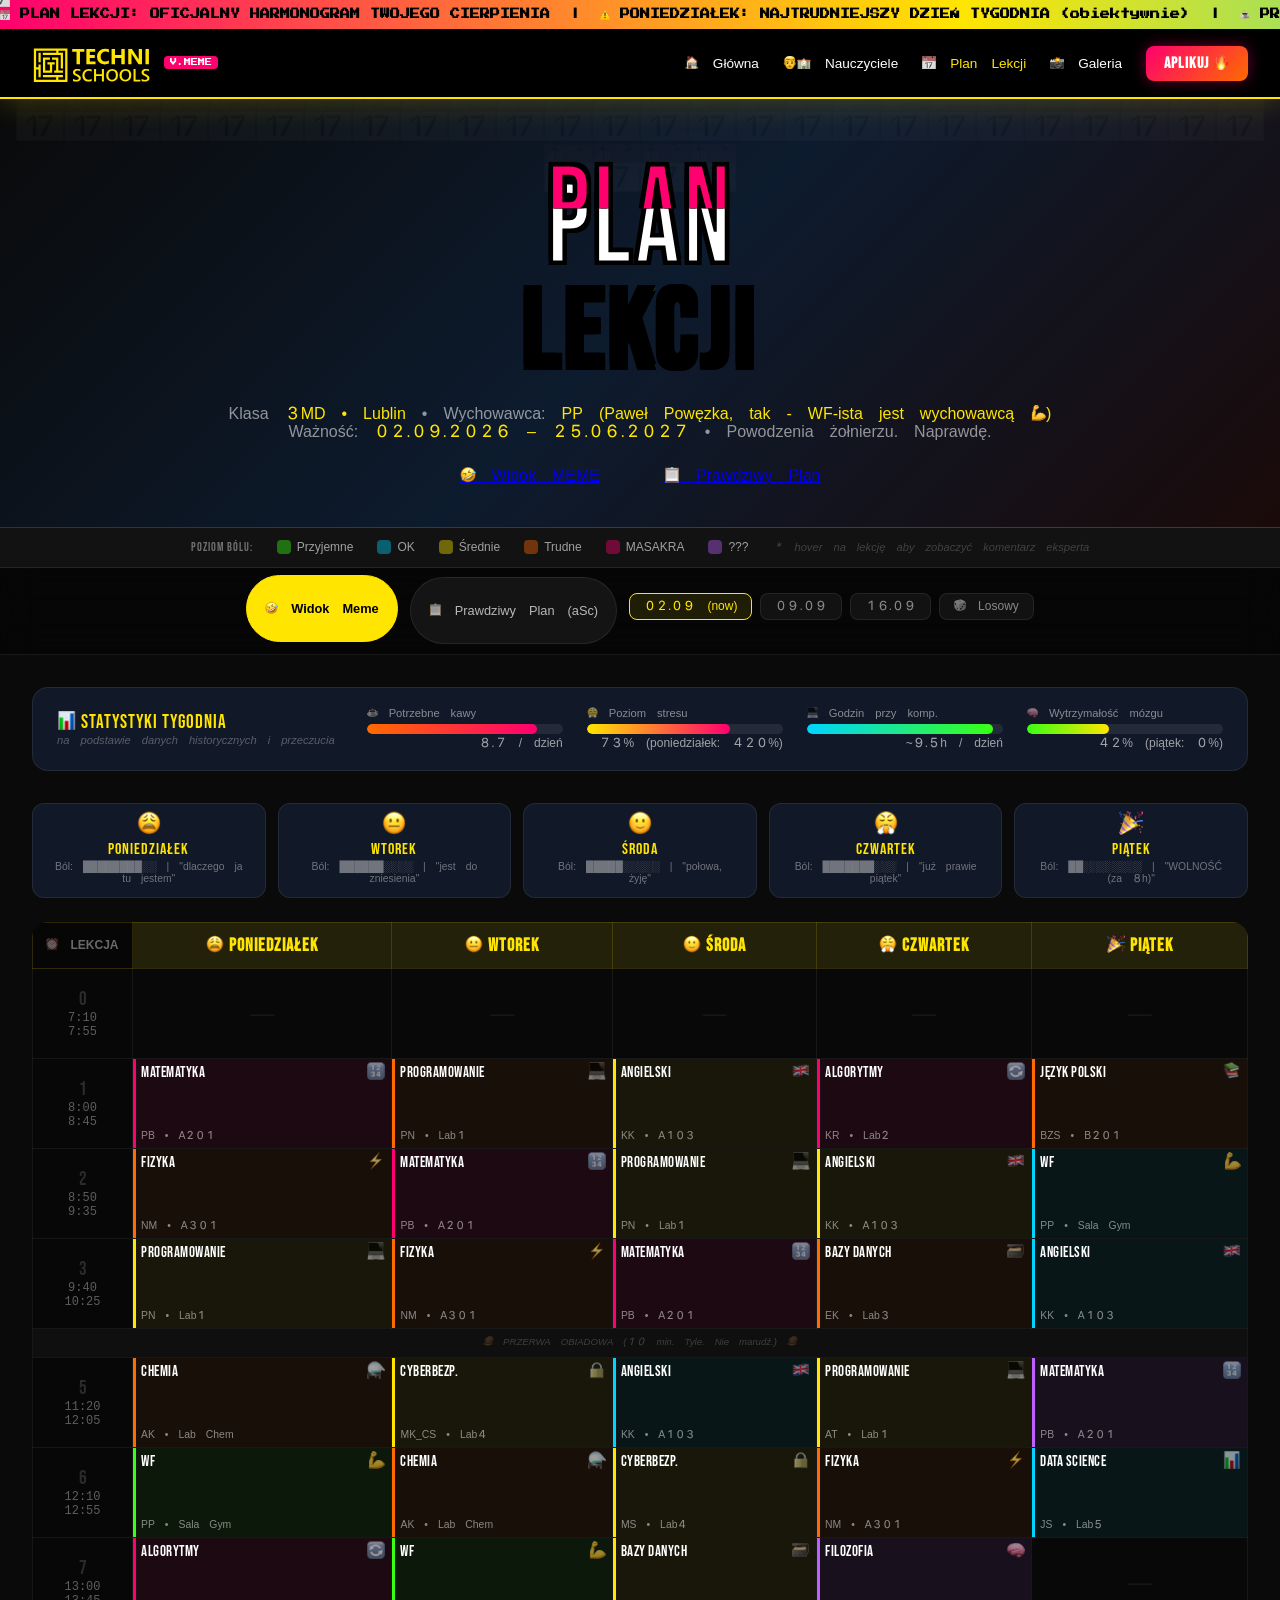
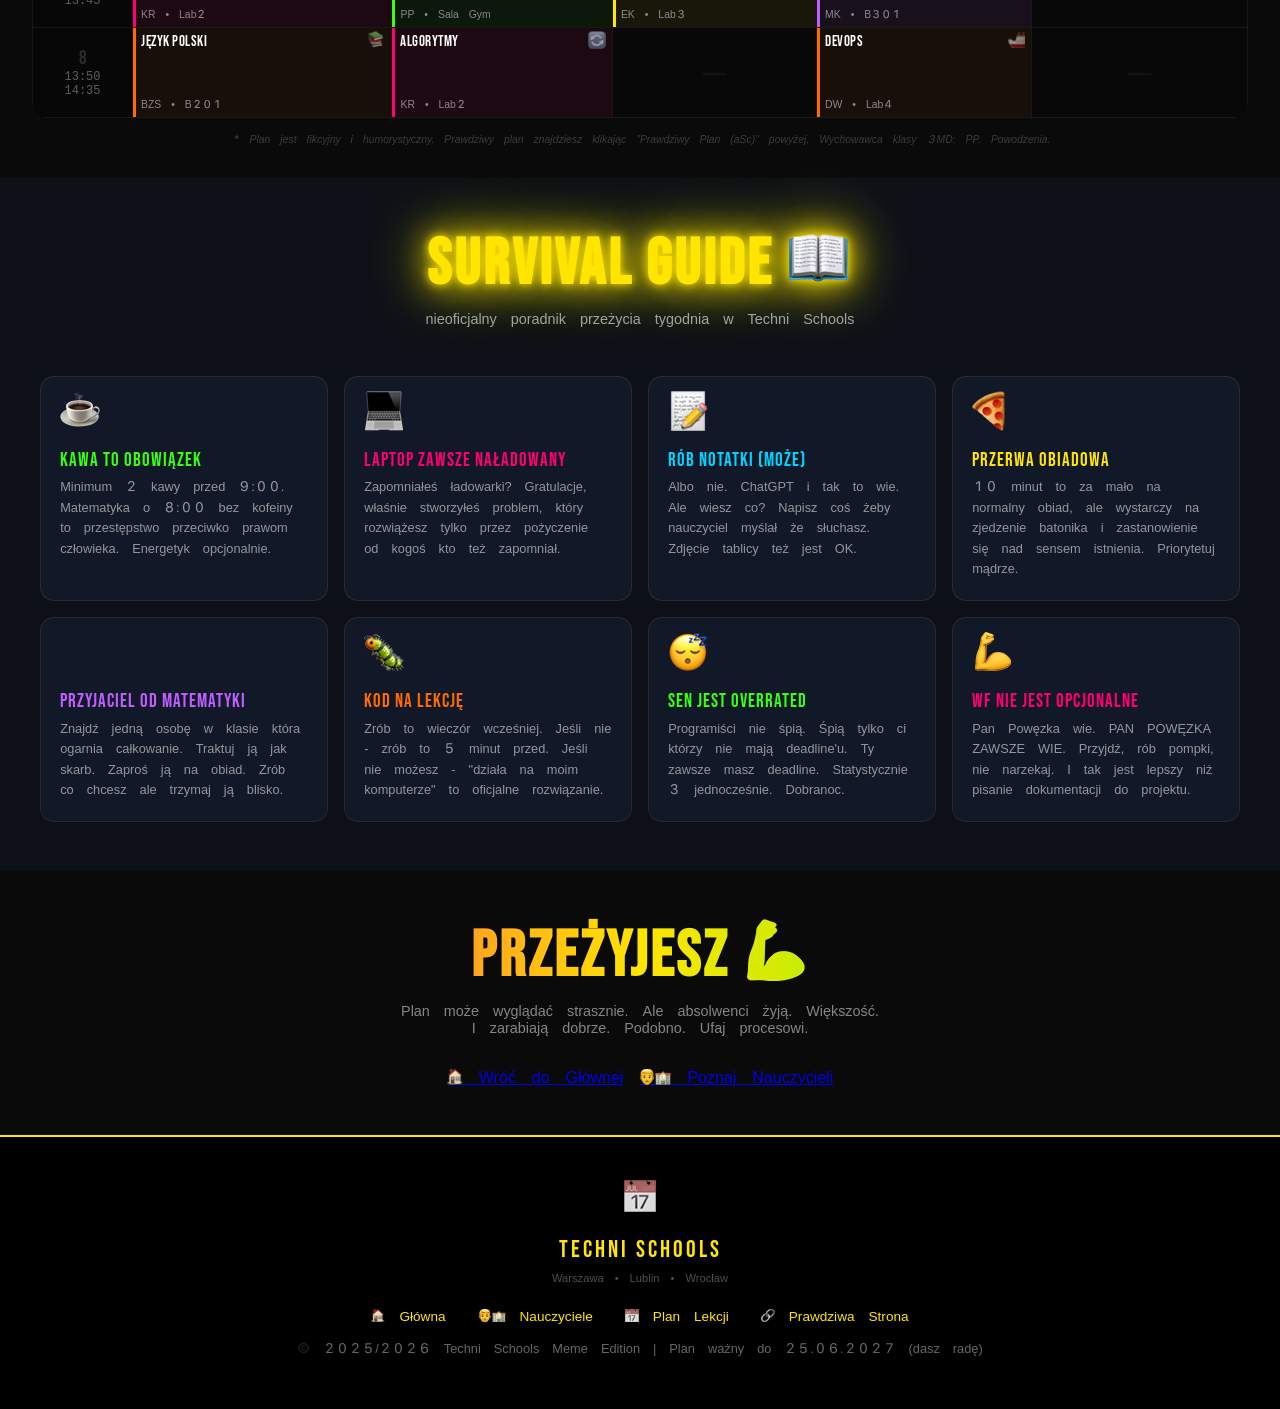
==== commit e7687d76: "feat: with apple color emoji font" ====
--- a/schedule.html
+++ b/schedule.html
@@ -71,7 +71,7 @@
       border: 1px solid var(--border);
       color: rgba(255,255,255,0.7);
       padding: 7px 18px; border-radius: 100px;
-      font-family: 'Comic Sans MS', cursive;
+      font-family: 'Comic Sans MS', 'Apple Color Emoji', cursive, sans-serif;
       font-size: 0.8rem; cursor: pointer;
       transition: all 0.3s;
     }
@@ -96,7 +96,7 @@
       align-items: center; justify-content: space-between;
     }
     .panic-title {
-      font-family: 'Bebas Neue', Impact, cursive;
+      font-family: 'Bebas Neue', Impact, 'Apple Color Emoji', cursive, sans-serif;
       font-size: 1.2rem; letter-spacing: 1px;
       color: var(--yellow);
     }
@@ -124,7 +124,7 @@
       background: rgba(255,229,0,0.1);
       border: 1px solid rgba(255,229,0,0.15);
       padding: 0.75rem 0.5rem;
-      font-family: 'Bebas Neue', Impact, cursive;
+      font-family: 'Bebas Neue', Impact, 'Apple Color Emoji', cursive, sans-serif;
       font-size: 1.1rem; letter-spacing: 1px;
       color: var(--yellow); text-align: center;
     }
@@ -132,7 +132,7 @@
       background: rgba(0,0,0,0.4);
       color: rgba(255,255,255,0.4);
       font-size: 0.75rem; letter-spacing: 0;
-      font-family: 'Comic Sans MS', cursive;
+      font-family: 'Comic Sans MS', 'Apple Color Emoji', cursive, sans-serif;
       width: 100px;
     }
     .timetable td {
@@ -149,7 +149,7 @@
       border: 1px solid rgba(255,255,255,0.05);
     }
     .time-label { font-size: 0.75rem; color: rgba(255,255,255,0.35); font-family: monospace; }
-    .lesson-num { font-family: 'Bebas Neue',cursive; font-size: 1.2rem; color: rgba(255,255,255,0.15); }
+    .lesson-num { font-family: 'Bebas Neue', 'Apple Color Emoji', cursive, sans-serif; font-size: 1.2rem; color: rgba(255,255,255,0.15); }
 
     /* ===== LESSON CELL ===== */
     .lesson {
@@ -169,13 +169,13 @@
     }
     .lesson:hover { filter: brightness(1.3); transform: scale(1.02); z-index: 10; }
     .lesson-name {
-      font-family: 'Bebas Neue', Impact, cursive;
+      font-family: 'Bebas Neue', Impact, 'Apple Color Emoji', cursive, sans-serif;
       font-size: 0.95rem; letter-spacing: 0.5px;
       color: white; line-height: 1.1;
     }
     .lesson-teacher {
       font-size: 0.65rem; color: rgba(255,255,255,0.5);
-      font-family: 'Comic Sans MS', cursive;
+      font-family: 'Comic Sans MS', 'Apple Color Emoji', cursive, sans-serif;
     }
     .lesson-meme {
       font-size: 0.6rem; color: var(--lcolor, var(--yellow));
@@ -222,7 +222,7 @@
       background: rgba(0,0,0,0.8);
       border: 1px solid var(--yellow);
       color: var(--yellow);
-      font-family: 'Bebas Neue', cursive;
+      font-family: 'Bebas Neue', 'Apple Color Emoji', cursive, sans-serif;
       font-size: 0.9rem; letter-spacing: 1px;
       padding: 4px 12px; border-radius: 6px;
     }
@@ -251,7 +251,7 @@
     }
     .survival-icon { font-size: 2.5rem; display: block; margin-bottom: 0.7rem; }
     .survival-title {
-      font-family: 'Bebas Neue', cursive;
+      font-family: 'Bebas Neue', 'Apple Color Emoji', cursive, sans-serif;
       font-size: 1.2rem; letter-spacing: 1px;
       color: var(--sc, var(--yellow)); margin-bottom: 0.4rem;
     }
@@ -270,7 +270,7 @@
     }
     .day-badge:hover { border-color: var(--yellow); transform: translateY(-3px); }
     .day-badge-name {
-      font-family: 'Bebas Neue', cursive; font-size: 1rem;
+      font-family: 'Bebas Neue', 'Apple Color Emoji', cursive, sans-serif; font-size: 1rem;
       letter-spacing: 1px; color: var(--yellow);
     }
     .day-badge-pain { font-size: 0.65rem; color: rgba(255,255,255,0.4); margin-top: 2px; }
@@ -286,7 +286,7 @@
       border: 1px solid var(--border);
       color: rgba(255,255,255,0.5);
       padding: 5px 14px; border-radius: 8px;
-      font-family: 'Comic Sans MS', cursive;
+      font-family: 'Comic Sans MS', 'Apple Color Emoji', cursive, sans-serif;
       font-size: 0.75rem; cursor: pointer;
       transition: all 0.2s;
     }
@@ -312,7 +312,7 @@
     }
     .lesson-tooltip.show { opacity: 1; }
     .tooltip-name {
-      font-family: 'Bebas Neue', cursive;
+      font-family: 'Bebas Neue', 'Apple Color Emoji', cursive, sans-serif;
       font-size: 1.2rem; color: var(--yellow);
       letter-spacing: 1px;
     }
--- a/meme.css
+++ b/meme.css
@@ -1,9 +1,11 @@
 @import url('https://fonts.googleapis.com/css2?family=Bebas+Neue&family=Press+Start+2P&display=swap');
+@import url('fonts/AppleColorEmoji.css');
 
 /* ===== RESET & BASE ===== */
 *, *::before, *::after { box-sizing: border-box; margin: 0; padding: 0; }
 
 :root {
+  --font-emoji: "Apple Color Emoji", -apple-system, BlinkMacSystemFont, "Segoe UI Emoji", "Segoe UI Symbol", "Noto Color Emoji", sans-serif;
   --yellow: #FFE500;
   --pink: #FF006E;
   --blue: #00D4FF;
@@ -22,7 +24,7 @@
 html { scroll-behavior: smooth; }
 
 body {
-  font-family: 'Comic Sans MS', 'Comic Sans', cursive;
+  font-family: 'Comic Sans MS', 'Comic Sans', 'Apple Color Emoji', -apple-system, BlinkMacSystemFont, 'Segoe UI Emoji', 'Segoe UI Symbol', 'Noto Color Emoji', cursive, sans-serif;
   background-color: var(--dark);
   color: var(--white);
   overflow-x: hidden;
@@ -71,7 +73,7 @@
 .ticker-content {
   display: inline-block;
   animation: tickerScroll 30s linear infinite;
-  font-family: 'Press Start 2P', cursive;
+  font-family: 'Press Start 2P', 'Apple Color Emoji', cursive, sans-serif;
   font-size: 10px;
   color: #000;
   font-weight: 900;
@@ -115,7 +117,7 @@
 .nav-logo-badge {
   background: var(--pink);
   color: white;
-  font-family: 'Press Start 2P', cursive;
+  font-family: 'Press Start 2P', 'Apple Color Emoji', cursive, sans-serif;
   font-size: 7px;
   padding: 3px 6px;
   border-radius: 4px;
@@ -134,7 +136,7 @@
 .nav-links a {
   color: var(--white);
   text-decoration: none;
-  font-family: 'Comic Sans MS', cursive;
+  font-family: 'Comic Sans MS', 'Apple Color Emoji', cursive, sans-serif;
   font-size: 0.85rem;
   transition: all 0.2s;
   position: relative;
@@ -152,7 +154,7 @@
   padding: 8px 18px;
   border-radius: 8px;
   font-weight: bold;
-  font-family: 'Bebas Neue', cursive !important;
+  font-family: 'Bebas Neue', 'Apple Color Emoji', cursive, sans-serif !important;
   font-size: 1rem !important;
   letter-spacing: 1px;
   transition: all 0.3s !important;
@@ -165,12 +167,12 @@
 
 /* ===== IMPACT TEXT (classic meme style) ===== */
 .impact {
-  font-family: Impact, 'Bebas Neue', 'Arial Black', sans-serif;
+  font-family: Impact, 'Bebas Neue', 'Arial Black', 'Apple Color Emoji', sans-serif;
   text-transform: uppercase;
   letter-spacing: 2px;
 }
 .impact-outlined {
-  font-family: Impact, 'Bebas Neue', 'Arial Black', sans-serif;
+  font-family: Impact, 'Bebas Neue', 'Arial Black', 'Apple Color Emoji', sans-serif;
   text-transform: uppercase;
   color: white;
   -webkit-text-stroke: 3px black;
@@ -180,7 +182,7 @@
 
 /* ===== SECTION STYLES ===== */
 .section-title {
-  font-family: 'Bebas Neue', Impact, cursive;
+  font-family: 'Bebas Neue', Impact, 'Apple Color Emoji', cursive, sans-serif;
   font-size: clamp(2.5rem, 5vw, 4rem);
   letter-spacing: 3px;
   text-align: center;
